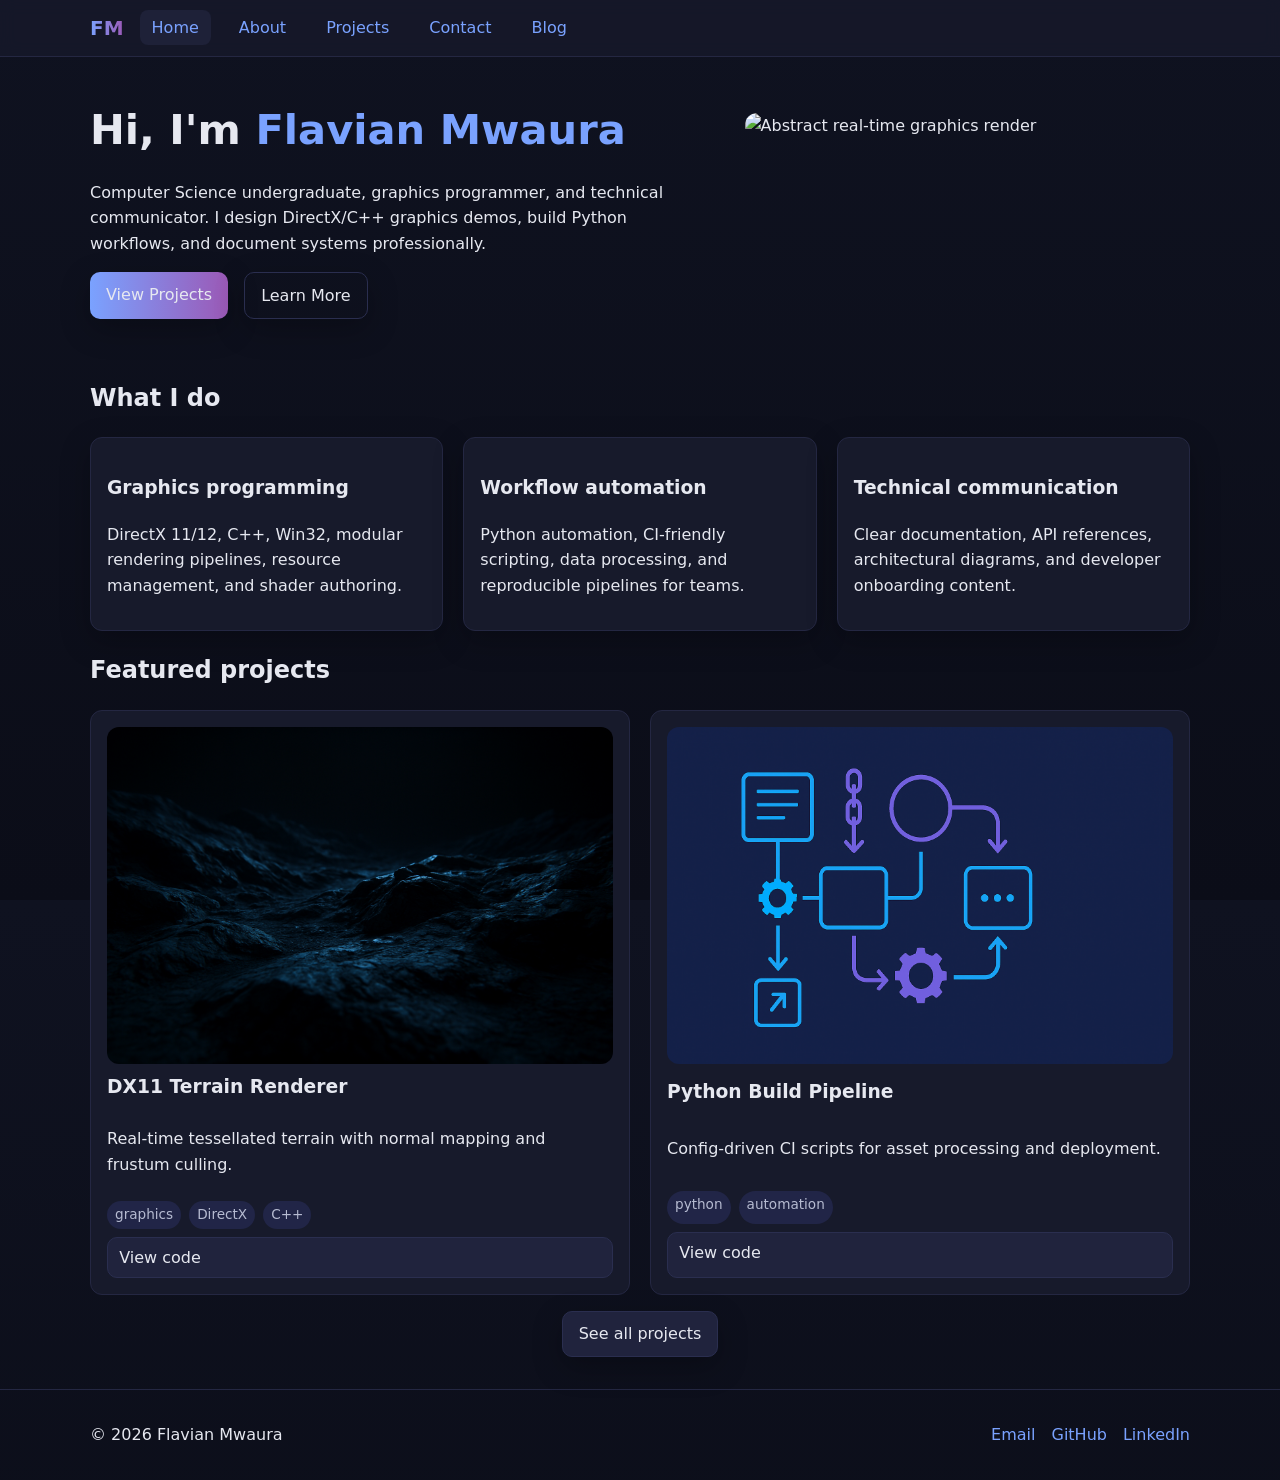
==== index.html @ 08898f5c "complete" ====
<!DOCTYPE html>
<html lang="en">
  <head>
    <meta charset="UTF-8" />
    <meta name="viewport" content="width=device-width, initial-scale=1" />
    <title>Flavian Mwaura — Portfolio</title>
    <meta
      name="description"
      content="Portfolio of Flavian Mwaura — graphics programming, C++, DirectX, Python workflows, and technical communication."
    />
    <link rel="icon" href="images/favicon.png" />
    <link rel="stylesheet" href="css/styles.css" />
  </head>
  <body>
    <a class="skip-link" href="#main">Skip to content</a>

    <header class="site-header">
      <div class="container header-grid">
        <a class="logo" href="index.html" aria-label="Go to home">FM</a>
        <button
          class="menu-toggle"
          aria-expanded="false"
          aria-controls="primary-nav"
        >
          <span class="sr-only">Toggle navigation</span>
          ☰
        </button>
        <nav id="primary-nav" class="primary-nav" aria-label="Main">
          <ul>
            <li><a href="index.html" class="active">Home</a></li>
            <li><a href="about.html">About</a></li>
            <li><a href="projects.html">Projects</a></li>
            <li><a href="contact.html">Contact</a></li>
            <li><a href="blog.html">Blog</a></li>
          </ul>
        </nav>
      </div>
    </header>

    <main id="main">
      <section class="hero container reveal">
        <div class="hero-text">
          <h1>Hi, I'm <span class="accent">Flavian Mwaura</span></h1>
          <p>
            Computer Science undergraduate, graphics programmer, and technical
            communicator. I design DirectX/C++ graphics demos, build Python
            workflows, and document systems professionally.
          </p>
          <div class="cta-group">
            <a class="btn primary" href="projects.html">View Projects</a>
            <a class="btn ghost" href="about.html">Learn More</a>
          </div>
        </div>
        <figure class="hero-media">
          <img src="images/hero.png" alt="Abstract real-time graphics render" />
          <figcaption class="sr-only">
            Showcase banner featuring graphics programming.
          </figcaption>
        </figure>
      </section>

      <section class="container features reveal">
        <h2>What I do</h2>
        <div class="cards">
          <article class="card">
            <h3>Graphics programming</h3>
            <p>
              DirectX 11/12, C++, Win32, modular rendering pipelines, resource
              management, and shader authoring.
            </p>
          </article>
          <article class="card">
            <h3>Workflow automation</h3>
            <p>
              Python automation, CI-friendly scripting, data processing, and
              reproducible pipelines for teams.
            </p>
          </article>
          <article class="card">
            <h3>Technical communication</h3>
            <p>
              Clear documentation, API references, architectural diagrams, and
              developer onboarding content.
            </p>
          </article>
        </div>
      </section>

      <section class="container highlight reveal">
        <h2>Featured projects</h2>
        <div id="featured-projects" class="project-grid" aria-live="polite">
          <!-- Loaded via JS -->
        </div>
        <div class="cta-center">
          <a class="btn" href="projects.html">See all projects</a>
        </div>
      </section>
    </main>

    <footer class="site-footer">
      <div class="container footer-grid">
        <p>&copy; <span id="year"></span> Flavian Mwaura</p>
        <ul class="social">
          <li><a href="judeflavian20@gmail.com">Email</a></li>
          <li>
            <a
              href="https://github.com/flavian101"
              target="_blank"
              rel="noopener"
              >GitHub</a
            >
          </li>
          <li>
            <a
              href="https://linkedin.com/in/flavian-mwaura"
              target="_blank"
              rel="noopener"
              >LinkedIn</a
            >
          </li>
        </ul>
      </div>
    </footer>

    <script src="js/main.js"></script>
  </body>
</html>
---- css/styles.css ----
/* Color system and base styles */
:root {
  --bg: #0f1220;
  --surface: #171a2b;
  --text: #e6e8f0;
  --muted: #b6bbd1;
  --accent: #7aa2ff;
  --accent-2: #9b59b6;
  --danger: #ff6b6b;

  --radius: 12px;
  --shadow: 0 10px 30px rgba(0,0,0,0.25);
}

* { box-sizing: border-box; }
html, body { height: 100%; }
body {
  margin: 0;
  font-family: system-ui, -apple-system, Segoe UI, Roboto, 'Helvetica Neue', Arial, 'Noto Sans', 'Ubuntu', sans-serif;
  background: linear-gradient(180deg, var(--bg), #0b0d18);
  color: var(--text);
  line-height: 1.6;
}

img { max-width: 100%; display: block; border-radius: var(--radius); }
a { color: var(--accent); text-decoration: none; }
a:hover { text-decoration: underline; }

.container { width: 92%; max-width: 1100px; margin: 0 auto; }

/* Header & nav */
.site-header {
  position: sticky; top: 0; z-index: 1000;
  backdrop-filter: blur(8px);
  background: rgba(23, 26, 43, 0.8);
  border-bottom: 1px solid #242742;
}

.header-grid {
  display: grid;
  grid-template-columns: auto 1fr auto;
  align-items: center;
  gap: 1rem;
  padding: 0.75rem 0;
}

.logo {
  font-weight: 800;
  color: var(--text);
  background: linear-gradient(90deg, var(--accent), var(--accent-2));
  -webkit-background-clip: text;
  background-clip: text;
  -webkit-text-fill-color: transparent;
  font-size: 1.25rem;
}

.menu-toggle {
  display: none;
  background: none;
  border: 1px solid #2a2e4f;
  color: var(--text);
  padding: 0.4rem 0.6rem;
  border-radius: 8px;
}

.primary-nav ul {
  display: flex; gap: 1rem; list-style: none; margin: 0; padding: 0;
}
.primary-nav a {
  padding: 0.5rem 0.75rem; border-radius: 8px;
}
.primary-nav a.active, .primary-nav a:hover {
  background: #1e2138;
}

/* Hero */
.hero {
  display: grid; gap: 2rem;
  grid-template-columns: 1.2fr 1fr;
  padding: 2.5rem 0;
}
.hero-text h1 { font-size: 2.25rem; margin: 0 0 0.5rem; }
.accent { color: var(--accent); }
.hero .cta-group { display: flex; gap: 1rem; margin-top: 1rem; }

.btn {
  display: inline-block;
  padding: 0.6rem 1rem;
  border-radius: 10px;
  border: 1px solid #2a2e4f;
  color: var(--text);
  background: #20233d;
  box-shadow: var(--shadow);
  transition: transform 0.2s ease, background 0.2s ease;
}
.btn:hover { transform: translateY(-2px); }
.btn.primary { background: linear-gradient(90deg, var(--accent), var(--accent-2)); border: none; }
.btn.ghost { background: transparent; border: 1px solid #2a2e4f; }
.btn.small { padding: 0.4rem 0.7rem; box-shadow: none; }

/* Cards and sections */
.features .cards, .project-grid, .about-grid, .footer-grid, .contact-grid, .blog-list {
  display: grid; gap: 1.25rem;
}
.features .cards { grid-template-columns: repeat(auto-fit, minmax(230px, 1fr)); }
.card {
  background: var(--surface); padding: 1rem; border-radius: var(--radius);
  border: 1px solid #242742; box-shadow: var(--shadow);
}
.highlight .project-grid { grid-template-columns: repeat(auto-fit, minmax(260px, 1fr)); }
.project-grid .project-card {
  background: var(--surface); padding: 1rem; border-radius: var(--radius);
  border: 1px solid #242742;
  display: grid; gap: 0.5rem;
}
.project-card h3 { margin: 0; }
.project-card .tags { display: flex; gap: 0.5rem; flex-wrap: wrap; }
.tag {
  background: #212547; color: var(--muted); padding: 0.2rem 0.5rem; border-radius: 999px; font-size: 0.85rem;
}

.about-grid { grid-template-columns: repeat(auto-fit, minmax(260px, 1fr)); }
.tag-list { display: flex; flex-wrap: wrap; gap: 0.5rem; padding: 0; list-style: none; }
.tag-list li { background: #212547; padding: 0.3rem 0.6rem; border-radius: 999px; }

.contact-grid { grid-template-columns: 1.2fr 1fr; }
.contact-list { list-style: none; padding: 0; }
.contact-list li { margin-bottom: 0.5rem; }

.blog-list { grid-template-columns: repeat(auto-fit, minmax(260px, 1fr)); }
.post-card { background: var(--surface); padding: 1rem; border-radius: var(--radius); border: 1px solid #242742; }

/* Footer */
.site-footer { border-top: 1px solid #242742; margin-top: 2rem; }
.footer-grid { grid-template-columns: 1fr auto; align-items: center; padding: 1rem 0; }
.social { display: flex; gap: 1rem; list-style: none; margin: 0; padding: 0; }

/* Accessibility helpers */
.skip-link {
  position: absolute; left: -9999px; top: -9999px;
}
.skip-link:focus {
  left: 1rem; top: 1rem; background: #20233d; padding: 0.5rem 0.75rem; border-radius: 6px;
}
.sr-only { position: absolute; width: 1px; height: 1px; padding: 0; margin: -1px; overflow: hidden; clip: rect(0,0,0,0); border: 0; }

/* Reveal on scroll */
.reveal { opacity: 0; transform: translateY(16px); transition: opacity 600ms ease, transform 600ms ease; }
.reveal.visible { opacity: 1; transform: translateY(0); }

/* Forms */
.form-field { margin-bottom: 1rem; }
label { display: block; font-weight: 600; margin-bottom: 0.25rem; }
input, textarea {
  width: 100%; padding: 0.6rem 0.7rem; border-radius: 10px;
  border: 1px solid #2a2e4f; background: #14172b; color: var(--text);
}
input:focus, textarea:focus { outline: 2px solid var(--accent); }
.error { color: var(--danger); min-height: 1rem; display: block; }
.form-status { margin-top: 0.75rem; }

/* Utility */
.cta-center { text-align: center; margin-top: 1rem; }

/* Responsive nav */
@media (max-width: 860px) {
  .menu-toggle { display: inline-block; }
  .primary-nav { display: none; }
  .primary-nav.open { display: block; }
  .primary-nav ul { flex-direction: column; gap: 0.5rem; padding: 0.75rem; background: #1a1d33; border-radius: 10px; }

  .hero { grid-template-columns: 1fr; }
  .contact-grid { grid-template-columns: 1fr; }
}

/* Larger type for desktop */
@media (min-width: 1100px) {
  .hero-text h1 { font-size: 2.6rem; }
}
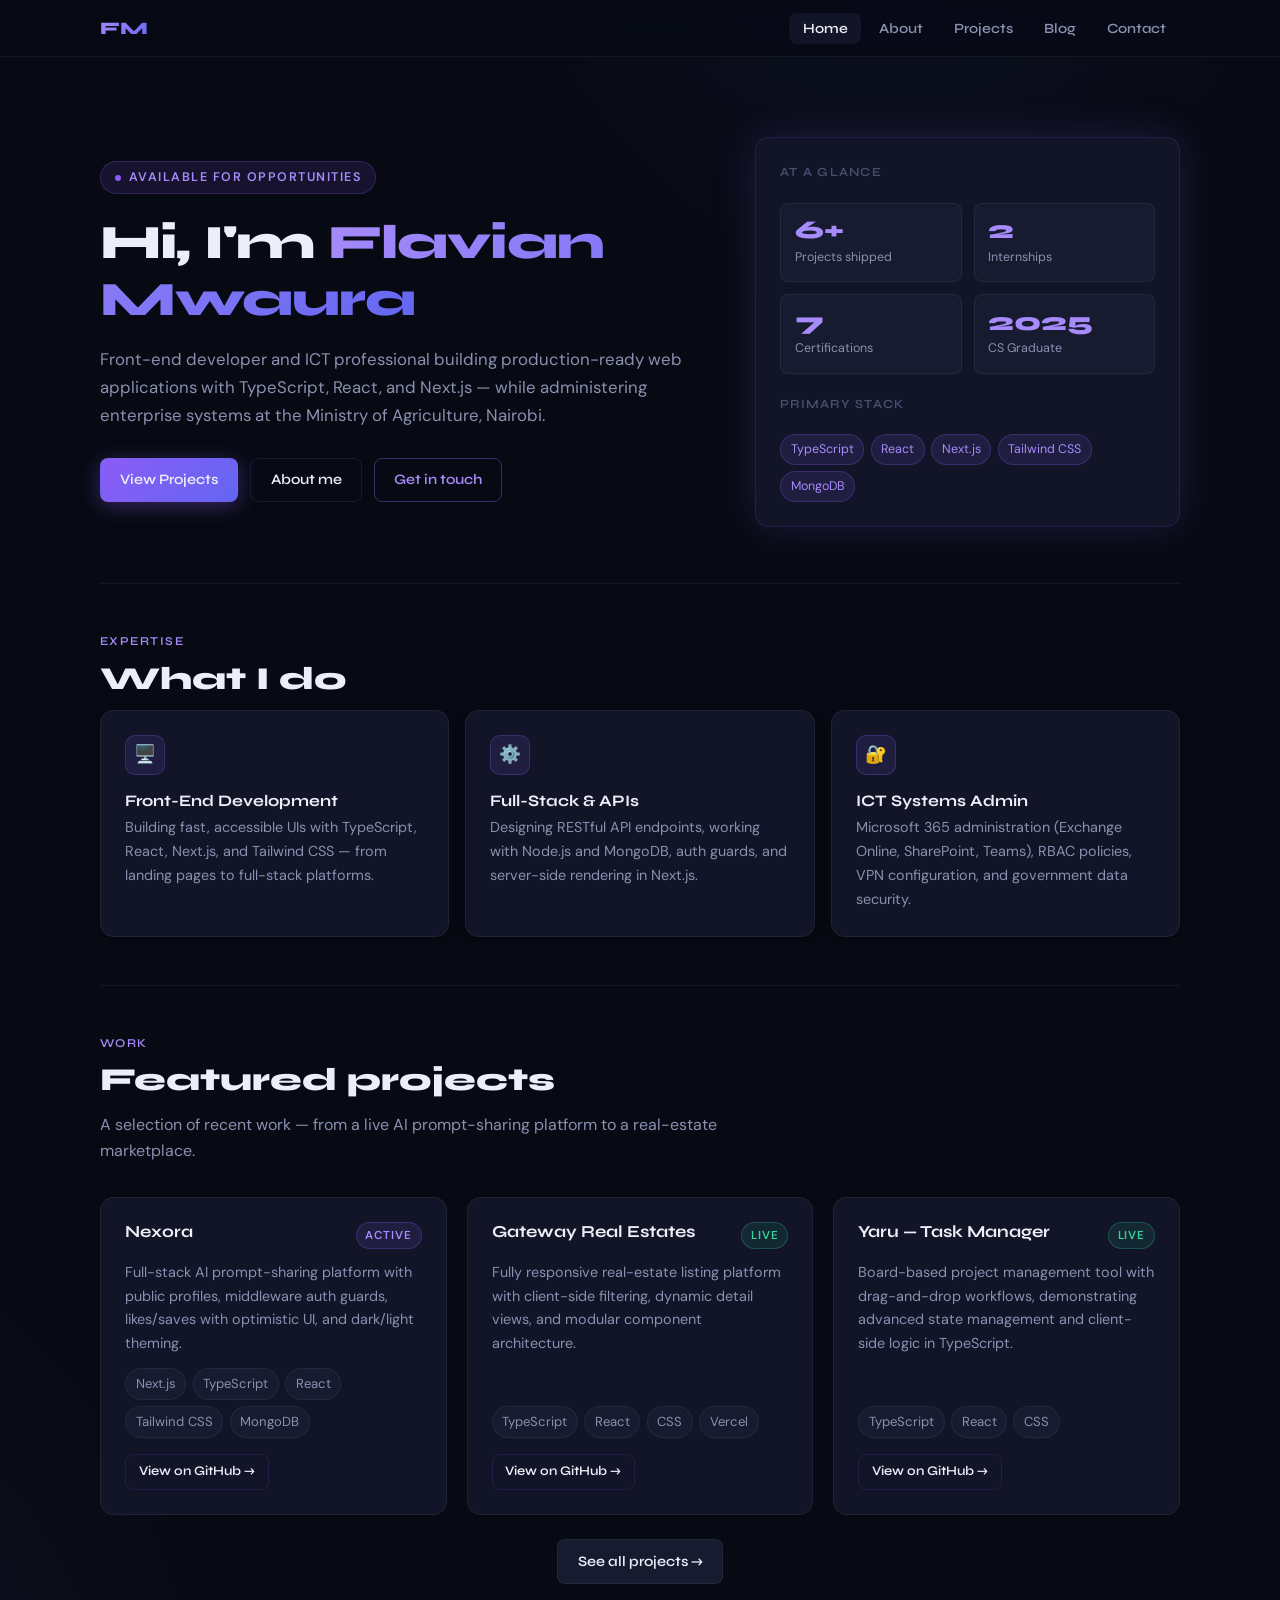
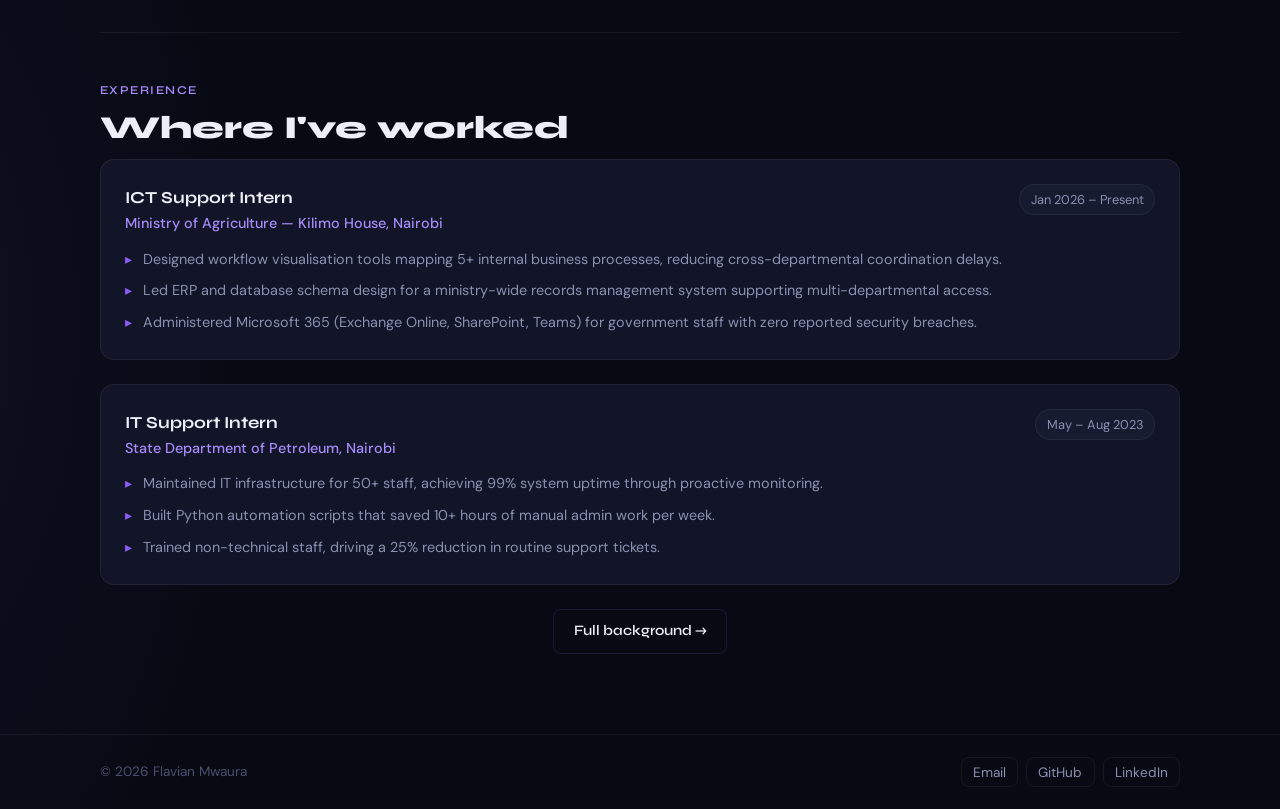
==== commit 78004d03: "refactor: update portfolio content and improve accessibility - Changed document type to lowercase in" ====
--- a/index.html
+++ b/index.html
@@ -1,12 +1,12 @@
-<!DOCTYPE html>
+<!doctype html>
 <html lang="en">
   <head>
     <meta charset="UTF-8" />
     <meta name="viewport" content="width=device-width, initial-scale=1" />
-    <title>Flavian Mwaura — Portfolio</title>
+    <title>Flavian Mwaura — Front-End & Full-Stack Developer</title>
     <meta
       name="description"
-      content="Portfolio of Flavian Mwaura — graphics programming, C++, DirectX, Python workflows, and technical communication."
+      content="Portfolio of Flavian Mwaura — Front-End and Full-Stack Web Developer building with TypeScript, React, and Next.js. Based in Nairobi, Kenya."
     />
     <link rel="icon" href="images/favicon.png" />
     <link rel="stylesheet" href="css/styles.css" />
@@ -16,83 +16,186 @@
 
     <header class="site-header">
       <div class="container header-grid">
-        <a class="logo" href="index.html" aria-label="Go to home">FM</a>
+        <a class="logo" href="index.html" aria-label="Flavian Mwaura home"
+          >FM</a
+        >
         <button
           class="menu-toggle"
           aria-expanded="false"
           aria-controls="primary-nav"
         >
-          <span class="sr-only">Toggle navigation</span>
-          ☰
+          <span class="sr-only">Toggle navigation</span>☰
         </button>
         <nav id="primary-nav" class="primary-nav" aria-label="Main">
           <ul>
             <li><a href="index.html" class="active">Home</a></li>
             <li><a href="about.html">About</a></li>
             <li><a href="projects.html">Projects</a></li>
+            <li><a href="blog.html">Blog</a></li>
             <li><a href="contact.html">Contact</a></li>
-            <li><a href="blog.html">Blog</a></li>
           </ul>
         </nav>
       </div>
     </header>
 
     <main id="main">
+      <!-- ── Hero ──────────────────────────────────────────────── -->
       <section class="hero container reveal">
         <div class="hero-text">
+          <div class="hero-eyebrow">Available for opportunities</div>
           <h1>Hi, I'm <span class="accent">Flavian Mwaura</span></h1>
           <p>
-            Computer Science undergraduate, graphics programmer, and technical
-            communicator. I design DirectX/C++ graphics demos, build Python
-            workflows, and document systems professionally.
+            Front-end developer and ICT professional building production-ready
+            web applications with TypeScript, React, and Next.js — while
+            administering enterprise systems at the Ministry of Agriculture,
+            Nairobi.
           </p>
           <div class="cta-group">
             <a class="btn primary" href="projects.html">View Projects</a>
-            <a class="btn ghost" href="about.html">Learn More</a>
+            <a class="btn ghost" href="about.html">About me</a>
+            <a class="btn outline" href="contact.html">Get in touch</a>
           </div>
         </div>
-        <figure class="hero-media">
-          <img src="images/hero.png" alt="Abstract real-time graphics render" />
-          <figcaption class="sr-only">
-            Showcase banner featuring graphics programming.
-          </figcaption>
-        </figure>
-      </section>
-
-      <section class="container features reveal">
-        <h2>What I do</h2>
-        <div class="cards">
+        <div class="hero-card" aria-hidden="true">
+          <div class="hero-card-title">At a glance</div>
+          <div class="stat-grid">
+            <div class="stat">
+              <div class="stat-num">6+</div>
+              <div class="stat-label">Projects shipped</div>
+            </div>
+            <div class="stat">
+              <div class="stat-num">2</div>
+              <div class="stat-label">Internships</div>
+            </div>
+            <div class="stat">
+              <div class="stat-num">7</div>
+              <div class="stat-label">Certifications</div>
+            </div>
+            <div class="stat">
+              <div class="stat-num">2025</div>
+              <div class="stat-label">CS Graduate</div>
+            </div>
+          </div>
+          <div class="hero-card-title">Primary stack</div>
+          <div class="hero-stack">
+            <span class="tag purple">TypeScript</span>
+            <span class="tag purple">React</span>
+            <span class="tag purple">Next.js</span>
+            <span class="tag purple">Tailwind CSS</span>
+            <span class="tag purple">MongoDB</span>
+          </div>
+        </div>
+      </section>
+
+      <!-- ── What I do ──────────────────────────────────────────── -->
+      <section class="container reveal">
+        <div class="section-label">Expertise</div>
+        <h2 class="section-title">What I do</h2>
+        <div class="cards-grid">
           <article class="card">
-            <h3>Graphics programming</h3>
+            <div class="card-icon">🖥️</div>
+            <h3>Front-End Development</h3>
             <p>
-              DirectX 11/12, C++, Win32, modular rendering pipelines, resource
-              management, and shader authoring.
+              Building fast, accessible UIs with TypeScript, React, Next.js, and
+              Tailwind CSS — from landing pages to full-stack platforms.
             </p>
           </article>
           <article class="card">
-            <h3>Workflow automation</h3>
+            <div class="card-icon">⚙️</div>
+            <h3>Full-Stack & APIs</h3>
             <p>
-              Python automation, CI-friendly scripting, data processing, and
-              reproducible pipelines for teams.
+              Designing RESTful API endpoints, working with Node.js and MongoDB,
+              auth guards, and server-side rendering in Next.js.
             </p>
           </article>
           <article class="card">
-            <h3>Technical communication</h3>
+            <div class="card-icon">🔐</div>
+            <h3>ICT Systems Admin</h3>
             <p>
-              Clear documentation, API references, architectural diagrams, and
-              developer onboarding content.
+              Microsoft 365 administration (Exchange Online, SharePoint, Teams),
+              RBAC policies, VPN configuration, and government data security.
             </p>
           </article>
         </div>
       </section>
 
-      <section class="container highlight reveal">
-        <h2>Featured projects</h2>
-        <div id="featured-projects" class="project-grid" aria-live="polite">
-          <!-- Loaded via JS -->
-        </div>
+      <!-- ── Featured Projects ──────────────────────────────────── -->
+      <section class="container reveal">
+        <div class="section-label">Work</div>
+        <h2 class="section-title">Featured projects</h2>
+        <p class="section-body">
+          A selection of recent work — from a live AI prompt-sharing platform to
+          a real-estate marketplace.
+        </p>
+        <div
+          id="featured-projects"
+          class="project-grid"
+          aria-live="polite"
+        ></div>
         <div class="cta-center">
-          <a class="btn" href="projects.html">See all projects</a>
+          <a class="btn" href="projects.html">See all projects →</a>
+        </div>
+      </section>
+
+      <!-- ── Recent Experience ──────────────────────────────────── -->
+      <section class="container reveal">
+        <div class="section-label">Experience</div>
+        <h2 class="section-title">Where I've worked</h2>
+        <div class="experience-list">
+          <article class="exp-card">
+            <div class="exp-header">
+              <div>
+                <div class="exp-role">ICT Support Intern</div>
+                <div class="exp-org">
+                  Ministry of Agriculture — Kilimo House, Nairobi
+                </div>
+              </div>
+              <span class="exp-period">Jan 2026 – Present</span>
+            </div>
+            <ul class="exp-bullets">
+              <li>
+                Designed workflow visualisation tools mapping 5+ internal
+                business processes, reducing cross-departmental coordination
+                delays.
+              </li>
+              <li>
+                Led ERP and database schema design for a ministry-wide records
+                management system supporting multi-departmental access.
+              </li>
+              <li>
+                Administered Microsoft 365 (Exchange Online, SharePoint, Teams)
+                for government staff with zero reported security breaches.
+              </li>
+            </ul>
+          </article>
+          <article class="exp-card">
+            <div class="exp-header">
+              <div>
+                <div class="exp-role">IT Support Intern</div>
+                <div class="exp-org">
+                  State Department of Petroleum, Nairobi
+                </div>
+              </div>
+              <span class="exp-period">May – Aug 2023</span>
+            </div>
+            <ul class="exp-bullets">
+              <li>
+                Maintained IT infrastructure for 50+ staff, achieving 99% system
+                uptime through proactive monitoring.
+              </li>
+              <li>
+                Built Python automation scripts that saved 10+ hours of manual
+                admin work per week.
+              </li>
+              <li>
+                Trained non-technical staff, driving a 25% reduction in routine
+                support tickets.
+              </li>
+            </ul>
+          </article>
+        </div>
+        <div class="cta-center">
+          <a class="btn ghost" href="about.html">Full background →</a>
         </div>
       </section>
     </main>
@@ -101,7 +204,7 @@
       <div class="container footer-grid">
         <p>&copy; <span id="year"></span> Flavian Mwaura</p>
         <ul class="social">
-          <li><a href="judeflavian20@gmail.com">Email</a></li>
+          <li><a href="mailto:judeflavian20@gmail.com">Email</a></li>
           <li>
             <a
               href="https://github.com/flavian101"
--- a/css/styles.css
+++ b/css/styles.css
@@ -1,179 +1,951 @@
-/* Color system and base styles */
+@import url('https://fonts.googleapis.com/css2?family=Syne:wght@400;600;700;800&family=DM+Sans:ital,opsz,wght@0,9..40,300;0,9..40,400;0,9..40,500;1,9..40,300&display=swap');
+
+/* ── Design Tokens ─────────────────────────────────────────────── */
 :root {
-  --bg: #0f1220;
-  --surface: #171a2b;
-  --text: #e6e8f0;
-  --muted: #b6bbd1;
-  --accent: #7aa2ff;
-  --accent-2: #9b59b6;
-  --danger: #ff6b6b;
-
-  --radius: 12px;
-  --shadow: 0 10px 30px rgba(0,0,0,0.25);
-}
-
-* { box-sizing: border-box; }
-html, body { height: 100%; }
+  --bg: #070a13;
+  --bg-2: #0c0f1e;
+  --surface: #111527;
+  --surface-2: #161b30;
+  --border: rgba(139, 92, 246, 0.15);
+  --border-2: rgba(255, 255, 255, 0.06);
+
+  --text: #eceef8;
+  --muted: #8b90b0;
+  --faint: #4a4f6e;
+
+  --purple: #8b5cf6;
+  --purple-2: #a78bfa;
+  --purple-dim: rgba(139, 92, 246, 0.12);
+  --indigo: #6366f1;
+  --danger: #f87171;
+  --success: #34d399;
+
+  --font-display: 'Syne', sans-serif;
+  --font-body: 'DM Sans', sans-serif;
+
+  --radius: 14px;
+  --radius-sm: 8px;
+  --shadow: 0 8px 32px rgba(0, 0, 0, 0.45);
+  --shadow-sm: 0 2px 12px rgba(0, 0, 0, 0.3);
+  --glow: 0 0 40px rgba(139, 92, 246, 0.18);
+}
+
+/* ── Reset & Base ───────────────────────────────────────────────── */
+*,
+*::before,
+*::after {
+  box-sizing: border-box;
+  margin: 0;
+  padding: 0;
+}
+
+html {
+  scroll-behavior: smooth;
+}
+
 body {
-  margin: 0;
-  font-family: system-ui, -apple-system, Segoe UI, Roboto, 'Helvetica Neue', Arial, 'Noto Sans', 'Ubuntu', sans-serif;
-  background: linear-gradient(180deg, var(--bg), #0b0d18);
-  color: var(--text);
-  line-height: 1.6;
-}
-
-img { max-width: 100%; display: block; border-radius: var(--radius); }
-a { color: var(--accent); text-decoration: none; }
-a:hover { text-decoration: underline; }
-
-.container { width: 92%; max-width: 1100px; margin: 0 auto; }
-
-/* Header & nav */
+  font-family: var(--font-body);
+  background: var(--bg);
+  color: var(--text);
+  line-height: 1.65;
+  min-height: 100dvh;
+  -webkit-font-smoothing: antialiased;
+  background-image:
+    radial-gradient(ellipse 60% 40% at 70% -10%, rgba(99, 102, 241, 0.08) 0%, transparent 60%),
+    radial-gradient(ellipse 50% 50% at -10% 80%, rgba(139, 92, 246, 0.07) 0%, transparent 60%);
+}
+
+img {
+  max-width: 100%;
+  display: block;
+}
+
+a {
+  color: var(--purple-2);
+  text-decoration: none;
+  transition: color 0.2s;
+}
+
+a:hover {
+  color: var(--text);
+}
+
+h1,
+h2,
+h3,
+h4 {
+  font-family: var(--font-display);
+  line-height: 1.2;
+}
+
+p {
+  color: var(--muted);
+}
+
+strong {
+  color: var(--text);
+}
+
+.container {
+  width: 92%;
+  max-width: 1080px;
+  margin: 0 auto;
+}
+
+/* ── Skip link ──────────────────────────────────────────────────── */
+.skip-link {
+  position: absolute;
+  left: -9999px;
+  top: -9999px;
+}
+
+.skip-link:focus {
+  left: 1rem;
+  top: 1rem;
+  z-index: 9999;
+  background: var(--surface);
+  padding: 0.5rem 1rem;
+  border-radius: var(--radius-sm);
+  border: 1px solid var(--border);
+}
+
+.sr-only {
+  position: absolute;
+  width: 1px;
+  height: 1px;
+  overflow: hidden;
+  clip: rect(0, 0, 0, 0);
+}
+
+/* ── Header ─────────────────────────────────────────────────────── */
 .site-header {
-  position: sticky; top: 0; z-index: 1000;
-  backdrop-filter: blur(8px);
-  background: rgba(23, 26, 43, 0.8);
-  border-bottom: 1px solid #242742;
+  position: sticky;
+  top: 0;
+  z-index: 1000;
+  background: rgba(7, 10, 19, 0.75);
+  backdrop-filter: blur(14px) saturate(1.5);
+  -webkit-backdrop-filter: blur(14px) saturate(1.5);
+  border-bottom: 1px solid var(--border-2);
 }
 
 .header-grid {
-  display: grid;
-  grid-template-columns: auto 1fr auto;
+  display: flex;
   align-items: center;
+  justify-content: space-between;
   gap: 1rem;
-  padding: 0.75rem 0;
+  padding: 0.85rem 0;
 }
 
 .logo {
+  font-family: var(--font-display);
+  font-size: 1.1rem;
   font-weight: 800;
-  color: var(--text);
-  background: linear-gradient(90deg, var(--accent), var(--accent-2));
+  letter-spacing: 0.02em;
+  background: linear-gradient(135deg, var(--purple-2), var(--indigo));
   -webkit-background-clip: text;
   background-clip: text;
   -webkit-text-fill-color: transparent;
-  font-size: 1.25rem;
 }
 
 .menu-toggle {
   display: none;
   background: none;
-  border: 1px solid #2a2e4f;
-  color: var(--text);
-  padding: 0.4rem 0.6rem;
+  border: 1px solid var(--border-2);
+  color: var(--muted);
+  padding: 0.4rem 0.7rem;
+  border-radius: var(--radius-sm);
+  cursor: pointer;
+}
+
+.primary-nav ul {
+  display: flex;
+  gap: 0.25rem;
+  list-style: none;
+}
+
+.primary-nav a {
+  font-family: var(--font-display);
+  font-size: 0.88rem;
+  font-weight: 600;
+  color: var(--muted);
+  padding: 0.45rem 0.85rem;
+  border-radius: var(--radius-sm);
+  transition: color 0.2s, background 0.2s;
+}
+
+.primary-nav a.active,
+.primary-nav a:hover {
+  color: var(--text);
+  background: var(--surface);
+}
+
+/* ── Buttons ─────────────────────────────────────────────────────── */
+.btn {
+  display: inline-flex;
+  align-items: center;
+  gap: 0.4rem;
+  font-family: var(--font-display);
+  font-weight: 600;
+  font-size: 0.9rem;
+  padding: 0.6rem 1.2rem;
+  border-radius: var(--radius-sm);
+  border: 1px solid var(--border-2);
+  color: var(--text);
+  background: var(--surface-2);
+  cursor: pointer;
+  transition: transform 0.2s, box-shadow 0.2s, background 0.2s, border-color 0.2s;
+  text-decoration: none;
+  white-space: nowrap;
+}
+
+.btn:hover {
+  transform: translateY(-2px);
+  box-shadow: var(--shadow-sm);
+  color: var(--text);
+}
+
+.btn.primary {
+  background: linear-gradient(135deg, var(--purple) 0%, var(--indigo) 100%);
+  border-color: transparent;
+  box-shadow: 0 4px 20px rgba(139, 92, 246, 0.35);
+}
+
+.btn.primary:hover {
+  box-shadow: 0 6px 28px rgba(139, 92, 246, 0.5);
+}
+
+.btn.ghost {
+  background: transparent;
+  border-color: var(--border);
+}
+
+.btn.ghost:hover {
+  background: var(--purple-dim);
+  border-color: var(--purple);
+}
+
+.btn.small {
+  padding: 0.4rem 0.8rem;
+  font-size: 0.82rem;
+}
+
+.btn.outline {
+  background: transparent;
+  border-color: rgba(139, 92, 246, 0.4);
+  color: var(--purple-2);
+}
+
+.btn.outline:hover {
+  background: var(--purple-dim);
+}
+
+/* ── Hero ────────────────────────────────────────────────────────── */
+.hero {
+  padding: 5rem 0 3.5rem;
+  display: grid;
+  gap: 3rem;
+  grid-template-columns: 1fr 0.7fr;
+  align-items: center;
+}
+
+.hero-eyebrow {
+  display: inline-flex;
+  align-items: center;
+  gap: 0.5rem;
+  font-size: 0.78rem;
+  font-weight: 600;
+  letter-spacing: 0.12em;
+  text-transform: uppercase;
+  color: var(--purple-2);
+  background: var(--purple-dim);
+  border: 1px solid rgba(139, 92, 246, 0.25);
+  border-radius: 999px;
+  padding: 0.3rem 0.85rem;
+  margin-bottom: 1.25rem;
+}
+
+.hero-eyebrow::before {
+  content: '';
+  width: 6px;
+  height: 6px;
+  background: var(--purple);
+  border-radius: 50%;
+}
+
+.hero-text h1 {
+  font-size: clamp(2rem, 4vw, 3rem);
+  font-weight: 800;
+  color: var(--text);
+  margin-bottom: 1.1rem;
+  letter-spacing: -0.02em;
+}
+
+.hero-text h1 .accent {
+  background: linear-gradient(135deg, var(--purple-2), var(--indigo));
+  -webkit-background-clip: text;
+  background-clip: text;
+  -webkit-text-fill-color: transparent;
+}
+
+.hero-text p {
+  font-size: 1.05rem;
+  max-width: 52ch;
+  margin-bottom: 1.75rem;
+}
+
+.cta-group {
+  display: flex;
+  gap: 0.75rem;
+  flex-wrap: wrap;
+}
+
+.hero-card {
+  background: var(--surface);
+  border: 1px solid var(--border);
+  border-radius: var(--radius);
+  padding: 1.5rem;
+  box-shadow: var(--glow);
+  display: flex;
+  flex-direction: column;
+  gap: 1.25rem;
+}
+
+.hero-card-title {
+  font-family: var(--font-display);
+  font-size: 0.78rem;
+  font-weight: 600;
+  color: var(--faint);
+  letter-spacing: 0.1em;
+  text-transform: uppercase;
+}
+
+.stat-grid {
+  display: grid;
+  grid-template-columns: 1fr 1fr;
+  gap: 0.75rem;
+}
+
+.stat {
+  background: var(--surface-2);
+  border-radius: var(--radius-sm);
+  padding: 0.85rem;
+  border: 1px solid var(--border-2);
+}
+
+.stat-num {
+  font-family: var(--font-display);
+  font-size: 1.6rem;
+  font-weight: 800;
+  color: var(--purple-2);
+  line-height: 1;
+}
+
+.stat-label {
+  font-size: 0.78rem;
+  color: var(--muted);
+  margin-top: 0.25rem;
+}
+
+.hero-stack {
+  display: flex;
+  flex-wrap: wrap;
+  gap: 0.4rem;
+}
+
+.hero-stack .tag {
+  font-size: 0.78rem;
+}
+
+/* ── Section scaffold ────────────────────────────────────────────── */
+section {
+  padding: 3rem 0;
+}
+
+section+section {
+  border-top: 1px solid var(--border-2);
+}
+
+.section-label {
+  font-family: var(--font-display);
+  font-size: 0.75rem;
+  font-weight: 600;
+  letter-spacing: 0.12em;
+  text-transform: uppercase;
+  color: var(--purple-2);
+  margin-bottom: 0.5rem;
+}
+
+.section-title {
+  font-size: clamp(1.5rem, 3vw, 2rem);
+  font-weight: 800;
+  color: var(--text);
+  margin-bottom: 0.75rem;
+}
+
+.section-body {
+  font-size: 1rem;
+  max-width: 60ch;
+  margin-bottom: 2rem;
+}
+
+/* ── Tag ─────────────────────────────────────────────────────────── */
+.tag {
+  background: var(--surface-2);
+  color: var(--muted);
+  padding: 0.25rem 0.6rem;
+  border-radius: 999px;
+  font-size: 0.82rem;
+  border: 1px solid var(--border-2);
+  font-family: var(--font-body);
+  display: inline-block;
+}
+
+.tag.purple {
+  background: var(--purple-dim);
+  color: var(--purple-2);
+  border-color: rgba(139, 92, 246, 0.25);
+}
+
+/* ── Feature cards ───────────────────────────────────────────────── */
+.cards-grid {
+  display: grid;
+  gap: 1rem;
+  grid-template-columns: repeat(auto-fit, minmax(240px, 1fr));
+}
+
+.card {
+  background: var(--surface);
+  border: 1px solid var(--border-2);
+  border-radius: var(--radius);
+  padding: 1.5rem;
+  box-shadow: var(--shadow-sm);
+  position: relative;
+  overflow: hidden;
+  transition: border-color 0.3s, transform 0.3s;
+}
+
+.card:hover {
+  border-color: var(--border);
+  transform: translateY(-3px);
+}
+
+.card-icon {
+  width: 40px;
+  height: 40px;
+  border-radius: 10px;
+  background: var(--purple-dim);
+  border: 1px solid rgba(139, 92, 246, 0.25);
+  display: flex;
+  align-items: center;
+  justify-content: center;
+  font-size: 1.1rem;
+  margin-bottom: 1rem;
+}
+
+.card h3 {
+  font-size: 1rem;
+  color: var(--text);
+  margin-bottom: 0.4rem;
+}
+
+.card p {
+  font-size: 0.9rem;
+}
+
+/* ── Project cards ───────────────────────────────────────────────── */
+.project-grid {
+  display: grid;
+  gap: 1.25rem;
+  grid-template-columns: repeat(auto-fit, minmax(300px, 1fr));
+}
+
+.project-card {
+  background: var(--surface);
+  border: 1px solid var(--border-2);
+  border-radius: var(--radius);
+  padding: 1.5rem;
+  display: flex;
+  flex-direction: column;
+  gap: 0.75rem;
+  transition: border-color 0.3s, transform 0.3s;
+}
+
+.project-card:hover {
+  border-color: var(--border);
+  transform: translateY(-3px);
+}
+
+.project-card-header {
+  display: flex;
+  justify-content: space-between;
+  align-items: flex-start;
+}
+
+.project-status {
+  font-size: 0.72rem;
+  font-weight: 600;
+  letter-spacing: 0.08em;
+  text-transform: uppercase;
+  padding: 0.2rem 0.55rem;
+  border-radius: 999px;
+}
+
+.project-status.live {
+  background: rgba(52, 211, 153, 0.1);
+  color: var(--success);
+  border: 1px solid rgba(52, 211, 153, 0.25);
+}
+
+.project-status.active {
+  background: var(--purple-dim);
+  color: var(--purple-2);
+  border: 1px solid rgba(139, 92, 246, 0.25);
+}
+
+.project-status.archived {
+  background: var(--surface-2);
+  color: var(--faint);
+  border: 1px solid var(--border-2);
+}
+
+.project-card h3 {
+  font-size: 1.05rem;
+  color: var(--text);
+}
+
+.project-card p {
+  font-size: 0.9rem;
+  flex: 1;
+}
+
+.project-card .tags {
+  display: flex;
+  flex-wrap: wrap;
+  gap: 0.4rem;
+}
+
+.project-card-actions {
+  display: flex;
+  gap: 0.5rem;
+  margin-top: 0.25rem;
+}
+
+/* ── Experience ──────────────────────────────────────────────────── */
+.experience-list {
+  display: flex;
+  flex-direction: column;
+  gap: 1.5rem;
+}
+
+.exp-card {
+  background: var(--surface);
+  border: 1px solid var(--border-2);
+  border-radius: var(--radius);
+  padding: 1.5rem;
+  display: grid;
+  gap: 0.75rem;
+  transition: border-color 0.3s;
+}
+
+.exp-card:hover {
+  border-color: var(--border);
+}
+
+.exp-header {
+  display: flex;
+  justify-content: space-between;
+  align-items: flex-start;
+  flex-wrap: wrap;
+  gap: 0.5rem;
+}
+
+.exp-role {
+  font-family: var(--font-display);
+  font-size: 1.05rem;
+  font-weight: 700;
+  color: var(--text);
+}
+
+.exp-org {
+  color: var(--purple-2);
+  font-size: 0.9rem;
+  font-weight: 500;
+}
+
+.exp-period {
+  font-size: 0.8rem;
+  color: var(--muted);
+  background: var(--surface-2);
+  padding: 0.25rem 0.65rem;
+  border-radius: 999px;
+  border: 1px solid var(--border-2);
+  white-space: nowrap;
+}
+
+.exp-bullets {
+  list-style: none;
+  display: flex;
+  flex-direction: column;
+  gap: 0.5rem;
+}
+
+.exp-bullets li {
+  font-size: 0.9rem;
+  color: var(--muted);
+  padding-left: 1.1rem;
+  position: relative;
+}
+
+.exp-bullets li::before {
+  content: '▸';
+  position: absolute;
+  left: 0;
+  color: var(--purple);
+}
+
+/* ── Skills ──────────────────────────────────────────────────────── */
+.skills-grid {
+  display: grid;
+  gap: 1rem;
+  grid-template-columns: repeat(auto-fit, minmax(220px, 1fr));
+}
+
+.skill-group {
+  background: var(--surface);
+  border: 1px solid var(--border-2);
+  border-radius: var(--radius);
+  padding: 1.25rem;
+}
+
+.skill-group-title {
+  font-family: var(--font-display);
+  font-size: 0.78rem;
+  font-weight: 700;
+  letter-spacing: 0.1em;
+  text-transform: uppercase;
+  color: var(--purple-2);
+  margin-bottom: 0.85rem;
+}
+
+.skill-tags {
+  display: flex;
+  flex-wrap: wrap;
+  gap: 0.4rem;
+}
+
+/* ── Certs ───────────────────────────────────────────────────────── */
+.cert-grid {
+  display: grid;
+  gap: 0.75rem;
+  grid-template-columns: repeat(auto-fit, minmax(260px, 1fr));
+}
+
+.cert-card {
+  background: var(--surface);
+  border: 1px solid var(--border-2);
+  border-radius: var(--radius-sm);
+  padding: 1rem 1.25rem;
+  display: flex;
+  align-items: center;
+  gap: 0.85rem;
+  transition: border-color 0.3s;
+}
+
+.cert-card:hover {
+  border-color: var(--border);
+}
+
+.cert-icon {
+  width: 36px;
+  height: 36px;
   border-radius: 8px;
-}
-
-.primary-nav ul {
-  display: flex; gap: 1rem; list-style: none; margin: 0; padding: 0;
-}
-.primary-nav a {
-  padding: 0.5rem 0.75rem; border-radius: 8px;
-}
-.primary-nav a.active, .primary-nav a:hover {
-  background: #1e2138;
-}
-
-/* Hero */
-.hero {
-  display: grid; gap: 2rem;
+  flex-shrink: 0;
+  background: var(--purple-dim);
+  border: 1px solid rgba(139, 92, 246, 0.25);
+  display: flex;
+  align-items: center;
+  justify-content: center;
+  font-size: 1rem;
+}
+
+.cert-info {
+  min-width: 0;
+}
+
+.cert-name {
+  font-size: 0.88rem;
+  font-weight: 600;
+  color: var(--text);
+  line-height: 1.3;
+}
+
+.cert-issuer {
+  font-size: 0.78rem;
+  color: var(--muted);
+}
+
+/* ── About page ──────────────────────────────────────────────────── */
+.about-intro {
+  display: grid;
+  grid-template-columns: 1fr 0.7fr;
+  gap: 3rem;
+  align-items: start;
+}
+
+.about-intro p {
+  font-size: 1.05rem;
+  line-height: 1.7;
+}
+
+/* ── Contact page ────────────────────────────────────────────────── */
+.contact-grid {
+  display: grid;
   grid-template-columns: 1.2fr 1fr;
-  padding: 2.5rem 0;
-}
-.hero-text h1 { font-size: 2.25rem; margin: 0 0 0.5rem; }
-.accent { color: var(--accent); }
-.hero .cta-group { display: flex; gap: 1rem; margin-top: 1rem; }
-
-.btn {
-  display: inline-block;
-  padding: 0.6rem 1rem;
-  border-radius: 10px;
-  border: 1px solid #2a2e4f;
-  color: var(--text);
-  background: #20233d;
-  box-shadow: var(--shadow);
-  transition: transform 0.2s ease, background 0.2s ease;
-}
-.btn:hover { transform: translateY(-2px); }
-.btn.primary { background: linear-gradient(90deg, var(--accent), var(--accent-2)); border: none; }
-.btn.ghost { background: transparent; border: 1px solid #2a2e4f; }
-.btn.small { padding: 0.4rem 0.7rem; box-shadow: none; }
-
-/* Cards and sections */
-.features .cards, .project-grid, .about-grid, .footer-grid, .contact-grid, .blog-list {
-  display: grid; gap: 1.25rem;
-}
-.features .cards { grid-template-columns: repeat(auto-fit, minmax(230px, 1fr)); }
-.card {
-  background: var(--surface); padding: 1rem; border-radius: var(--radius);
-  border: 1px solid #242742; box-shadow: var(--shadow);
-}
-.highlight .project-grid { grid-template-columns: repeat(auto-fit, minmax(260px, 1fr)); }
-.project-grid .project-card {
-  background: var(--surface); padding: 1rem; border-radius: var(--radius);
-  border: 1px solid #242742;
-  display: grid; gap: 0.5rem;
-}
-.project-card h3 { margin: 0; }
-.project-card .tags { display: flex; gap: 0.5rem; flex-wrap: wrap; }
-.tag {
-  background: #212547; color: var(--muted); padding: 0.2rem 0.5rem; border-radius: 999px; font-size: 0.85rem;
-}
-
-.about-grid { grid-template-columns: repeat(auto-fit, minmax(260px, 1fr)); }
-.tag-list { display: flex; flex-wrap: wrap; gap: 0.5rem; padding: 0; list-style: none; }
-.tag-list li { background: #212547; padding: 0.3rem 0.6rem; border-radius: 999px; }
-
-.contact-grid { grid-template-columns: 1.2fr 1fr; }
-.contact-list { list-style: none; padding: 0; }
-.contact-list li { margin-bottom: 0.5rem; }
-
-.blog-list { grid-template-columns: repeat(auto-fit, minmax(260px, 1fr)); }
-.post-card { background: var(--surface); padding: 1rem; border-radius: var(--radius); border: 1px solid #242742; }
-
-/* Footer */
-.site-footer { border-top: 1px solid #242742; margin-top: 2rem; }
-.footer-grid { grid-template-columns: 1fr auto; align-items: center; padding: 1rem 0; }
-.social { display: flex; gap: 1rem; list-style: none; margin: 0; padding: 0; }
-
-/* Accessibility helpers */
-.skip-link {
-  position: absolute; left: -9999px; top: -9999px;
-}
-.skip-link:focus {
-  left: 1rem; top: 1rem; background: #20233d; padding: 0.5rem 0.75rem; border-radius: 6px;
-}
-.sr-only { position: absolute; width: 1px; height: 1px; padding: 0; margin: -1px; overflow: hidden; clip: rect(0,0,0,0); border: 0; }
-
-/* Reveal on scroll */
-.reveal { opacity: 0; transform: translateY(16px); transition: opacity 600ms ease, transform 600ms ease; }
-.reveal.visible { opacity: 1; transform: translateY(0); }
-
-/* Forms */
-.form-field { margin-bottom: 1rem; }
-label { display: block; font-weight: 600; margin-bottom: 0.25rem; }
-input, textarea {
-  width: 100%; padding: 0.6rem 0.7rem; border-radius: 10px;
-  border: 1px solid #2a2e4f; background: #14172b; color: var(--text);
-}
-input:focus, textarea:focus { outline: 2px solid var(--accent); }
-.error { color: var(--danger); min-height: 1rem; display: block; }
-.form-status { margin-top: 0.75rem; }
-
-/* Utility */
-.cta-center { text-align: center; margin-top: 1rem; }
-
-/* Responsive nav */
+  gap: 2rem;
+  align-items: start;
+}
+
+.contact-info h2 {
+  margin-bottom: 1rem;
+}
+
+.contact-list {
+  list-style: none;
+  display: flex;
+  flex-direction: column;
+  gap: 0.85rem;
+}
+
+.contact-list li {
+  display: flex;
+  align-items: center;
+  gap: 0.75rem;
+  font-size: 0.95rem;
+}
+
+.contact-list li span:first-child {
+  width: 34px;
+  height: 34px;
+  border-radius: 8px;
+  background: var(--purple-dim);
+  border: 1px solid rgba(139, 92, 246, 0.25);
+  display: flex;
+  align-items: center;
+  justify-content: center;
+  flex-shrink: 0;
+}
+
+/* ── Form ────────────────────────────────────────────────────────── */
+.form-card {
+  background: var(--surface);
+  border: 1px solid var(--border-2);
+  border-radius: var(--radius);
+  padding: 2rem;
+}
+
+.form-card h2 {
+  margin-bottom: 1.5rem;
+}
+
+.form-field {
+  margin-bottom: 1.25rem;
+}
+
+label {
+  display: block;
+  font-size: 0.85rem;
+  font-weight: 600;
+  color: var(--text);
+  margin-bottom: 0.4rem;
+}
+
+input,
+textarea {
+  width: 100%;
+  padding: 0.65rem 0.9rem;
+  border-radius: var(--radius-sm);
+  border: 1px solid var(--border-2);
+  background: var(--bg-2);
+  color: var(--text);
+  font-family: var(--font-body);
+  font-size: 0.95rem;
+  transition: border-color 0.2s, box-shadow 0.2s;
+}
+
+input:focus,
+textarea:focus {
+  outline: none;
+  border-color: var(--purple);
+  box-shadow: 0 0 0 3px rgba(139, 92, 246, 0.15);
+}
+
+.error {
+  color: var(--danger);
+  font-size: 0.8rem;
+  min-height: 1rem;
+  display: block;
+  margin-top: 0.25rem;
+}
+
+.form-status {
+  margin-top: 0.75rem;
+  font-size: 0.9rem;
+}
+
+/* ── Blog ────────────────────────────────────────────────────────── */
+.blog-list {
+  display: grid;
+  gap: 1.25rem;
+  grid-template-columns: repeat(auto-fit, minmax(280px, 1fr));
+}
+
+.post-card {
+  background: var(--surface);
+  border: 1px solid var(--border-2);
+  border-radius: var(--radius);
+  padding: 1.5rem;
+  display: flex;
+  flex-direction: column;
+  gap: 0.75rem;
+  transition: border-color 0.3s, transform 0.3s;
+}
+
+.post-card:hover {
+  border-color: var(--border);
+  transform: translateY(-3px);
+}
+
+.post-tag {
+  font-size: 0.75rem;
+}
+
+.post-card h2 {
+  font-size: 1.05rem;
+  color: var(--text);
+}
+
+.post-card p {
+  font-size: 0.9rem;
+  flex: 1;
+}
+
+/* ── Footer ──────────────────────────────────────────────────────── */
+.site-footer {
+  border-top: 1px solid var(--border-2);
+  padding: 1.5rem 0;
+  margin-top: 2rem;
+}
+
+.footer-grid {
+  display: flex;
+  justify-content: space-between;
+  align-items: center;
+  flex-wrap: wrap;
+  gap: 1rem;
+}
+
+.footer-grid p {
+  font-size: 0.85rem;
+  color: var(--faint);
+}
+
+.social {
+  display: flex;
+  gap: 0.5rem;
+  list-style: none;
+}
+
+.social a {
+  font-size: 0.85rem;
+  color: var(--muted);
+  padding: 0.35rem 0.7rem;
+  border-radius: var(--radius-sm);
+  border: 1px solid var(--border-2);
+  transition: color 0.2s, border-color 0.2s, background 0.2s;
+}
+
+.social a:hover {
+  color: var(--text);
+  border-color: var(--border);
+  background: var(--surface);
+}
+
+/* ── Reveal animations ───────────────────────────────────────────── */
+.reveal {
+  opacity: 0;
+  transform: translateY(20px);
+  transition: opacity 0.6s ease, transform 0.6s ease;
+}
+
+.reveal.visible {
+  opacity: 1;
+  transform: translateY(0);
+}
+
+/* ── Filters ─────────────────────────────────────────────────────── */
+.filters {
+  display: flex;
+  gap: 0.5rem;
+  flex-wrap: wrap;
+  margin-bottom: 1.5rem;
+}
+
+/* ── Divider utility ─────────────────────────────────────────────── */
+.cta-center {
+  text-align: center;
+  margin-top: 1.5rem;
+}
+
+/* ── Responsive ──────────────────────────────────────────────────── */
 @media (max-width: 860px) {
-  .menu-toggle { display: inline-block; }
-  .primary-nav { display: none; }
-  .primary-nav.open { display: block; }
-  .primary-nav ul { flex-direction: column; gap: 0.5rem; padding: 0.75rem; background: #1a1d33; border-radius: 10px; }
-
-  .hero { grid-template-columns: 1fr; }
-  .contact-grid { grid-template-columns: 1fr; }
-}
-
-/* Larger type for desktop */
-@media (min-width: 1100px) {
-  .hero-text h1 { font-size: 2.6rem; }
+  .menu-toggle {
+    display: inline-block;
+  }
+
+  .primary-nav {
+    display: none;
+  }
+
+  .primary-nav.open {
+    display: block;
+    position: absolute;
+    top: 100%;
+    left: 0;
+    right: 0;
+    background: rgba(7, 10, 19, 0.97);
+    border-bottom: 1px solid var(--border-2);
+    padding: 1rem;
+  }
+
+  .primary-nav.open ul {
+    flex-direction: column;
+    gap: 0.25rem;
+  }
+
+  .hero {
+    grid-template-columns: 1fr;
+    padding: 3rem 0 2rem;
+  }
+
+  .hero-card {
+    display: none;
+  }
+
+  .about-intro {
+    grid-template-columns: 1fr;
+  }
+
+  .contact-grid {
+    grid-template-columns: 1fr;
+  }
+}
+
+@media (max-width: 560px) {
+  .project-grid {
+    grid-template-columns: 1fr;
+  }
+
+  .cert-grid {
+    grid-template-columns: 1fr;
+  }
 }
